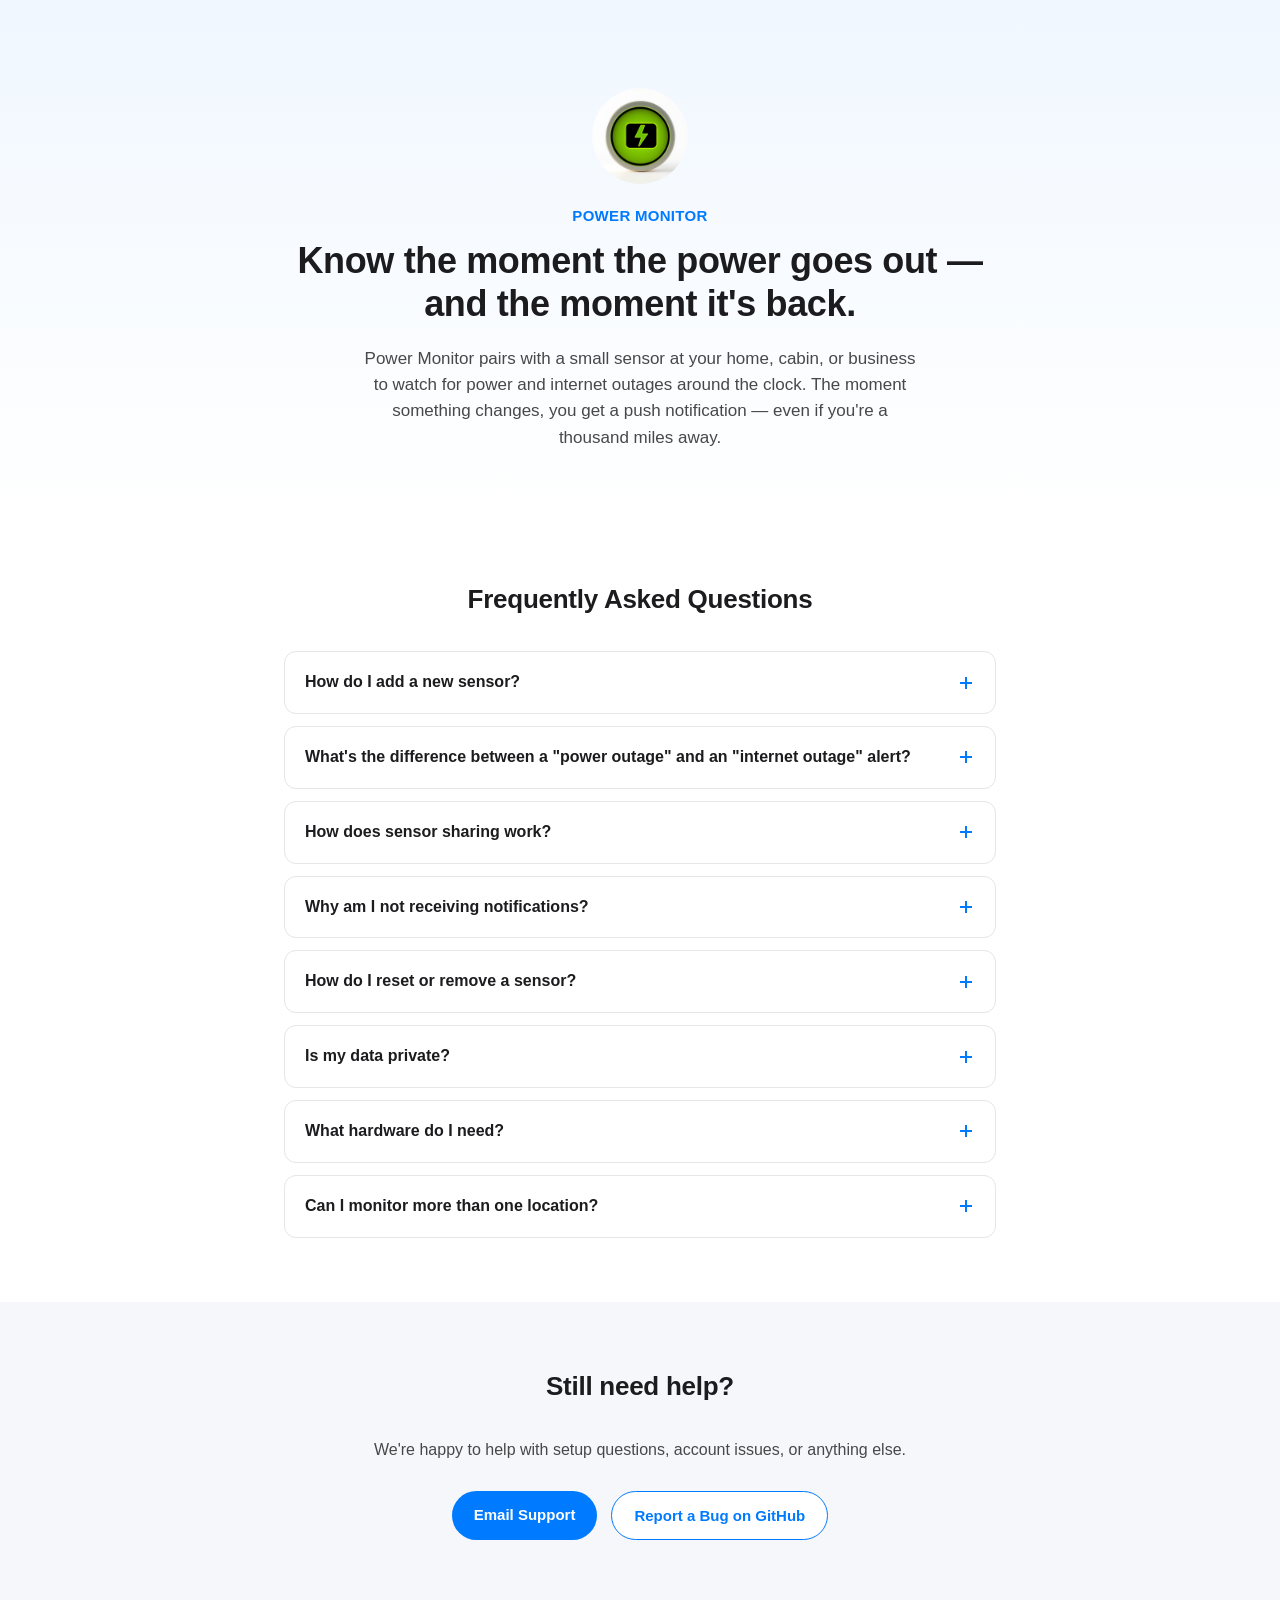
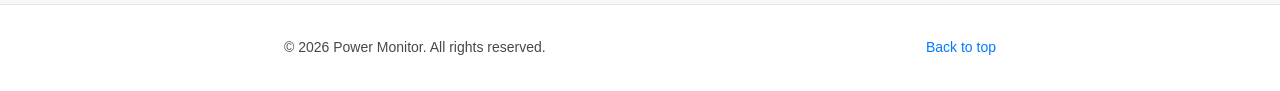
==== index.html @ f8621e55 "Remove inaccurate self-hosting claim" ====
<!DOCTYPE html>
<html lang="en">
<head>
<meta charset="UTF-8">
<meta name="viewport" content="width=device-width, initial-scale=1.0">
<title>Power Monitor — Support</title>
<meta name="description" content="Support and FAQ for the Power Monitor iOS app — real-time power and internet outage alerts for your home or business.">
<link rel="icon" href="favicon.png">
<link rel="apple-touch-icon" href="apple-touch-icon.png">
<link rel="stylesheet" href="style.css">
</head>
<body>

<header class="hero">
  <div class="container">
    <img class="logo" src="logo.png" alt="Power Monitor logo" width="120" height="120">
    <p class="eyebrow">Power Monitor</p>
    <h1>Know the moment the power goes out — and the moment it's back.</h1>
    <p class="tagline">
      Power Monitor pairs with a small sensor at your home, cabin, or business to watch for
      power and internet outages around the clock. The moment something changes, you get a
      push notification — even if you're a thousand miles away.
    </p>
  </div>
</header>

<main>
  <section id="faq" class="section">
    <div class="container">
      <h2>Frequently Asked Questions</h2>

      <div class="faq-list">

        <div class="faq-item">
          <button class="faq-question" aria-expanded="false">
            <span>How do I add a new sensor?</span>
            <span class="faq-icon" aria-hidden="true"></span>
          </button>
          <div class="faq-answer">
            <p>Tap the <strong>+</strong> button on the dashboard, then follow the in-app setup flow: your
            phone connects to the sensor's temporary Wi-Fi hotspot, you choose your home network and give
            the sensor a name, and it's online within a minute or two. No soldering or extra hardware app
            needed — just the sensor and your phone.</p>
          </div>
        </div>

        <div class="faq-item">
          <button class="faq-question" aria-expanded="false">
            <span>What's the difference between a "power outage" and an "internet outage" alert?</span>
            <span class="faq-icon" aria-hidden="true"></span>
          </button>
          <div class="faq-answer">
            <p>A <strong>power outage</strong> means the sensor itself lost electricity — it uses the last
            moment of stored power to send one final message before going dark. An
            <strong>internet outage</strong> means the sensor still has power, but it can't reach your
            Wi-Fi or the internet, usually because your router or ISP is down rather than the electricity
            itself. Power Monitor tells these apart automatically, so you're not alerted about a real
            outage when it's really just a router hiccup.</p>
          </div>
        </div>

        <div class="faq-item">
          <button class="faq-question" aria-expanded="false">
            <span>How does sensor sharing work?</span>
            <span class="faq-icon" aria-hidden="true"></span>
          </button>
          <div class="faq-answer">
            <p>Share the sensor's <strong>device ID</strong> (shown on its detail screen) with a family
            member or co-worker. They can add it in their own app via <strong>Add Sensor Manually</strong>,
            which links it in read-only monitoring mode — they'll see its live status and get their own
            outage notifications, but can't change its Wi-Fi setup from their copy of the app. Handy for a
            shared vacation home or keeping an eye on a parent's house.</p>
          </div>
        </div>

        <div class="faq-item">
          <button class="faq-question" aria-expanded="false">
            <span>Why am I not receiving notifications?</span>
            <span class="faq-icon" aria-hidden="true"></span>
          </button>
          <div class="faq-answer">
            <p>This is almost always an iOS notification permission that got turned off. Go to
            <strong>Settings → Notifications → Power Monitor</strong> and make sure
            <strong>Allow Notifications</strong> is on and <strong>Alerts</strong> (not just Badges) is
            enabled. Also check that a Focus or Do Not Disturb mode isn't silencing the app, and that
            <strong>Background App Refresh</strong> is turned on for Power Monitor so it can stay
            connected.</p>
          </div>
        </div>

        <div class="faq-item">
          <button class="faq-question" aria-expanded="false">
            <span>How do I reset or remove a sensor?</span>
            <span class="faq-icon" aria-hidden="true"></span>
          </button>
          <div class="faq-answer">
            <p>Open the sensor's detail screen and tap <strong>Remove Sensor</strong>. This unlinks it from
            your account and clears its notification history from your phone. The physical sensor will
            restart its setup flow, ready to be paired again — either by you or a new owner.</p>
          </div>
        </div>

        <div class="faq-item">
          <button class="faq-question" aria-expanded="false">
            <span>Is my data private?</span>
            <span class="faq-icon" aria-hidden="true"></span>
          </button>
          <div class="faq-answer">
            <p>Yes — Power Monitor was built privacy-first. We only store what's needed to tell you a
            sensor's status: its name, connection state, and outage timestamps. There's no ad tracking, no
            data resale, and no analytics SDKs bundled into the app.</p>
          </div>
        </div>

        <div class="faq-item">
          <button class="faq-question" aria-expanded="false">
            <span>What hardware do I need?</span>
            <span class="faq-icon" aria-hidden="true"></span>
          </button>
          <div class="faq-answer">
            <p>Power Monitor works with our small, low-power sensor, which plugs into any outlet. No
            separate hub or subscription hardware is required — just one sensor per location you want to
            monitor.</p>
          </div>
        </div>

        <div class="faq-item">
          <button class="faq-question" aria-expanded="false">
            <span>Can I monitor more than one location?</span>
            <span class="faq-icon" aria-hidden="true"></span>
          </button>
          <div class="faq-answer">
            <p>Yes. Add as many sensors as you have locations — each one shows up as its own card on your
            dashboard with independent status, history, and notifications.</p>
          </div>
        </div>

      </div>
    </div>
  </section>

  <section id="contact" class="section section-alt">
    <div class="container">
      <h2>Still need help?</h2>
      <p class="contact-lead">We're happy to help with setup questions, account issues, or anything else.</p>
      <div class="contact-links">
        <a class="btn btn-primary" href="mailto:power.monitor.support@gmail.com">Email Support</a>
        <a class="btn btn-secondary" href="https://github.com/Aleksandr802/power-monitor-support/issues/new" target="_blank" rel="noopener">Report a Bug on GitHub</a>
      </div>
    </div>
  </section>
</main>

<footer class="footer">
  <div class="container footer-inner">
    <p>&copy; 2026 Power Monitor. All rights reserved.</p>
    <a href="#top">Back to top</a>
  </div>
</footer>

<script src="script.js"></script>
</body>
</html>
---- style.css ----
:root {
  --blue: #007AFF;
  --blue-dark: #0060cc;
  --ink: #1c1c1e;
  --ink-soft: #48484a;
  --bg: #ffffff;
  --bg-alt: #f5f7fa;
  --border: #e5e5ea;
  --radius: 12px;
}

* {
  box-sizing: border-box;
}

html {
  scroll-behavior: smooth;
}

body {
  margin: 0;
  font-family: -apple-system, BlinkMacSystemFont, "Segoe UI", Roboto, Helvetica, Arial, sans-serif;
  color: var(--ink);
  background: var(--bg);
  line-height: 1.55;
  -webkit-font-smoothing: antialiased;
}

.container {
  max-width: 760px;
  margin: 0 auto;
  padding: 0 24px;
}

/* Hero */

.hero {
  padding: 88px 0 64px;
  background: linear-gradient(180deg, #f0f7ff 0%, var(--bg) 100%);
  text-align: center;
}

.logo {
  display: block;
  width: 96px;
  height: 96px;
  margin: 0 auto 20px;
  border-radius: 50%;
}

.eyebrow {
  margin: 0 0 12px;
  font-size: 15px;
  font-weight: 600;
  letter-spacing: 0.02em;
  color: var(--blue);
  text-transform: uppercase;
}

.hero h1 {
  margin: 0 0 20px;
  font-size: 36px;
  line-height: 1.2;
  font-weight: 700;
  letter-spacing: -0.01em;
}

.tagline {
  margin: 0 auto;
  max-width: 560px;
  font-size: 17px;
  color: var(--ink-soft);
}

/* Sections */

.section {
  padding: 64px 0;
}

.section-alt {
  background: var(--bg-alt);
}

.section h2 {
  margin: 0 0 32px;
  font-size: 26px;
  font-weight: 700;
  letter-spacing: -0.01em;
  text-align: center;
}

/* FAQ accordion */

.faq-list {
  display: flex;
  flex-direction: column;
  gap: 12px;
}

.faq-item {
  border: 1px solid var(--border);
  border-radius: var(--radius);
  overflow: hidden;
  background: var(--bg);
}

.faq-question {
  width: 100%;
  display: flex;
  align-items: center;
  justify-content: space-between;
  gap: 16px;
  padding: 18px 20px;
  background: none;
  border: none;
  font: inherit;
  font-size: 16px;
  font-weight: 600;
  color: var(--ink);
  text-align: left;
  cursor: pointer;
}

.faq-question:hover {
  color: var(--blue);
}

.faq-question:focus-visible {
  outline: 2px solid var(--blue);
  outline-offset: -2px;
}

.faq-icon {
  position: relative;
  flex: none;
  width: 18px;
  height: 18px;
}

.faq-icon::before,
.faq-icon::after {
  content: "";
  position: absolute;
  top: 50%;
  left: 50%;
  background: var(--blue);
  transform: translate(-50%, -50%);
  transition: transform 0.2s ease;
}

.faq-icon::before {
  width: 12px;
  height: 2px;
}

.faq-icon::after {
  width: 2px;
  height: 12px;
}

.faq-question[aria-expanded="true"] .faq-icon::after {
  transform: translate(-50%, -50%) rotate(90deg) scale(0);
}

.faq-answer {
  max-height: 0;
  overflow: hidden;
  transition: max-height 0.25s ease;
}

.faq-answer p {
  margin: 0;
  padding: 0 20px 18px;
  color: var(--ink-soft);
  font-size: 15px;
}

/* Contact */

.contact-lead {
  text-align: center;
  color: var(--ink-soft);
  margin: 0 0 28px;
}

.contact-links {
  display: flex;
  justify-content: center;
  gap: 14px;
  flex-wrap: wrap;
}

.btn {
  display: inline-block;
  padding: 12px 22px;
  border-radius: 999px;
  font-size: 15px;
  font-weight: 600;
  text-decoration: none;
  transition: opacity 0.15s ease;
}

.btn:hover {
  opacity: 0.85;
}

.btn-primary {
  background: var(--blue);
  color: #fff;
}

.btn-secondary {
  background: #fff;
  color: var(--blue);
  border: 1px solid var(--blue);
}

/* Footer */

.footer {
  padding: 32px 0;
  border-top: 1px solid var(--border);
}

.footer-inner {
  display: flex;
  align-items: center;
  justify-content: space-between;
  flex-wrap: wrap;
  gap: 12px;
  font-size: 14px;
  color: var(--ink-soft);
}

.footer-inner p {
  margin: 0;
}

.footer-inner a {
  color: var(--blue);
  text-decoration: none;
}

.footer-inner a:hover {
  text-decoration: underline;
}

/* Responsive */

@media (max-width: 600px) {
  .hero {
    padding: 64px 0 48px;
  }

  .hero h1 {
    font-size: 28px;
  }

  .tagline {
    font-size: 16px;
  }

  .section {
    padding: 48px 0;
  }

  .section h2 {
    font-size: 22px;
  }

  .contact-links {
    flex-direction: column;
    align-items: stretch;
  }

  .btn {
    text-align: center;
  }
}
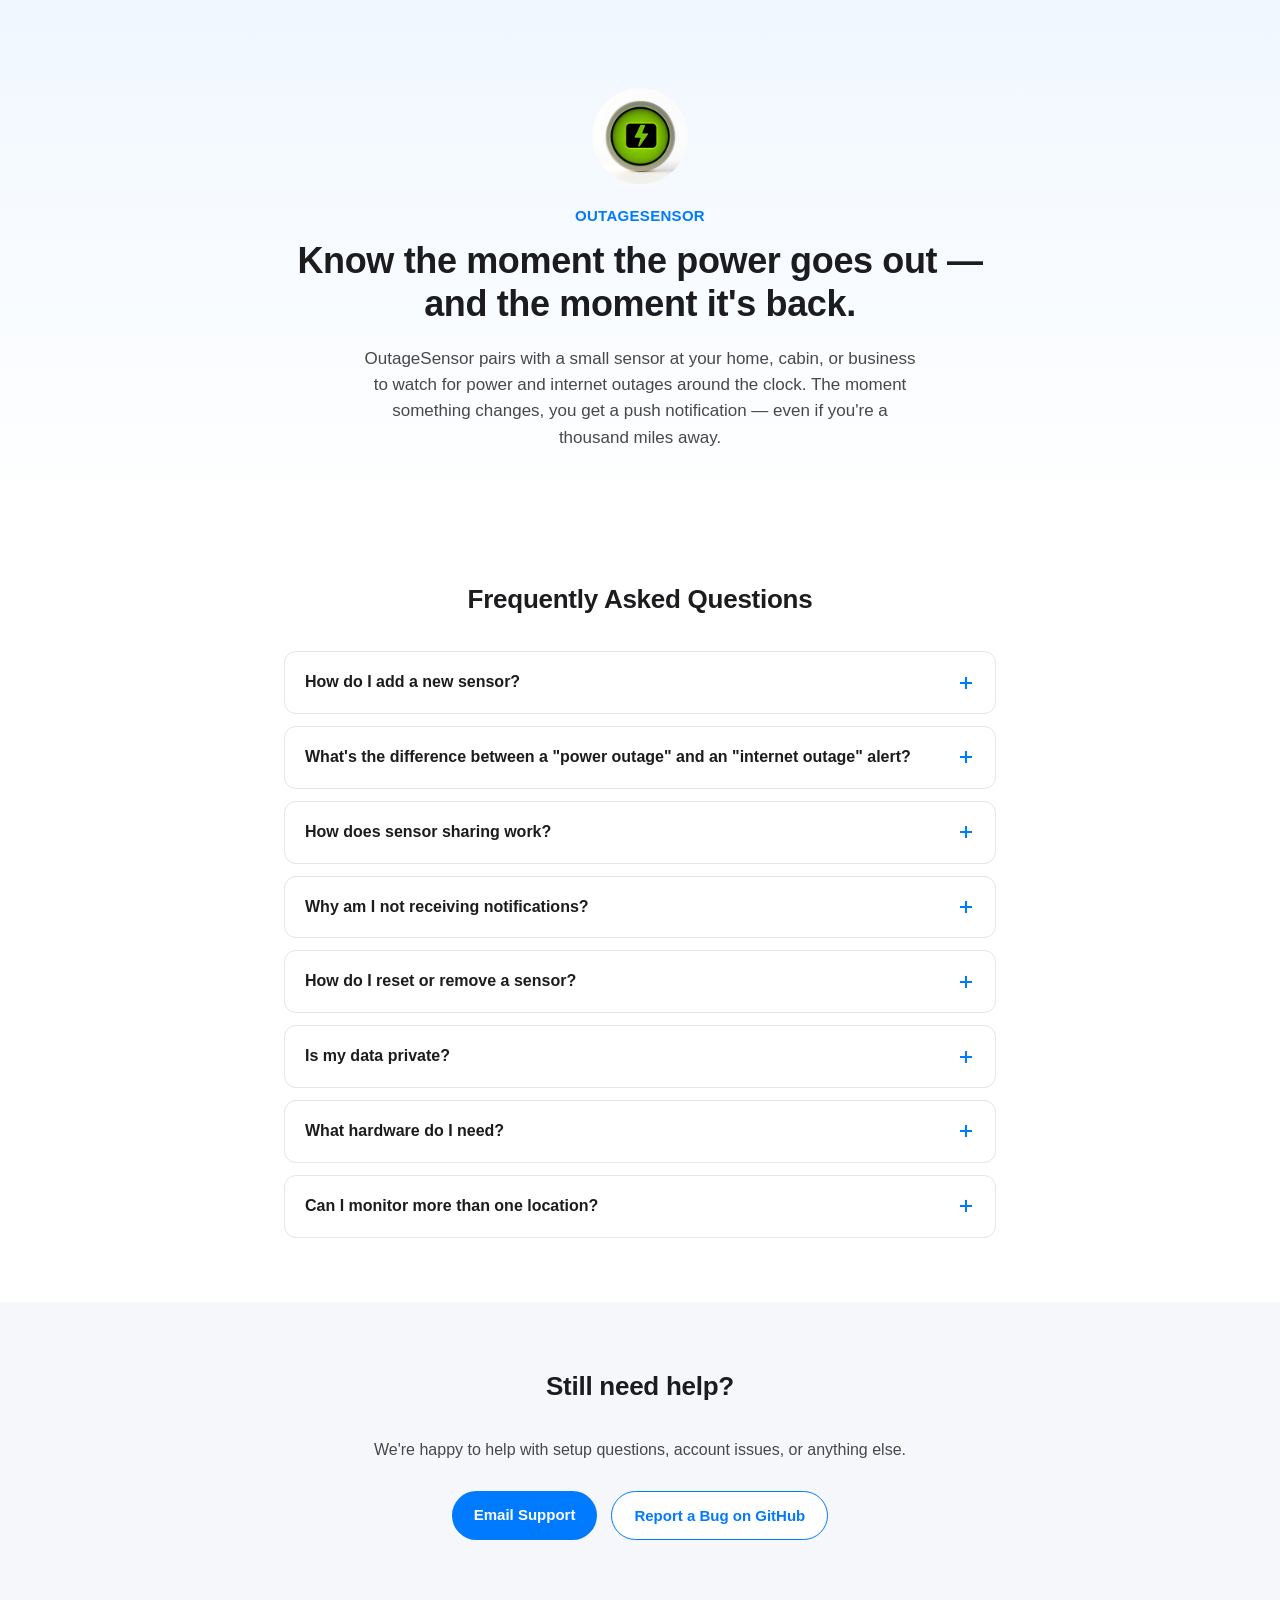
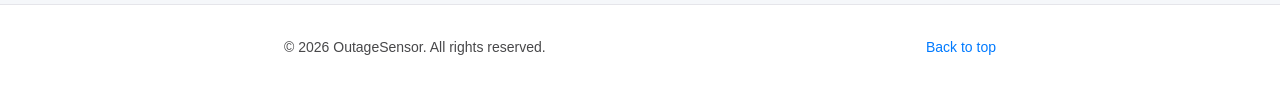
==== commit 05a2fe36: "Rename branding to OutageSensor; fix issues link to moved repo" ====
--- a/index.html
+++ b/index.html
@@ -3,8 +3,8 @@
 <head>
 <meta charset="UTF-8">
 <meta name="viewport" content="width=device-width, initial-scale=1.0">
-<title>Power Monitor — Support</title>
-<meta name="description" content="Support and FAQ for the Power Monitor iOS app — real-time power and internet outage alerts for your home or business.">
+<title>OutageSensor — Support</title>
+<meta name="description" content="Support and FAQ for the OutageSensor iOS app — real-time power and internet outage alerts for your home or business.">
 <link rel="icon" href="favicon.png">
 <link rel="apple-touch-icon" href="apple-touch-icon.png">
 <link rel="stylesheet" href="style.css">
@@ -13,11 +13,11 @@
 
 <header class="hero">
   <div class="container">
-    <img class="logo" src="logo.png" alt="Power Monitor logo" width="120" height="120">
-    <p class="eyebrow">Power Monitor</p>
+    <img class="logo" src="logo.png" alt="OutageSensor logo" width="120" height="120">
+    <p class="eyebrow">OutageSensor</p>
     <h1>Know the moment the power goes out — and the moment it's back.</h1>
     <p class="tagline">
-      Power Monitor pairs with a small sensor at your home, cabin, or business to watch for
+      OutageSensor pairs with a small sensor at your home, cabin, or business to watch for
       power and internet outages around the clock. The moment something changes, you get a
       push notification — even if you're a thousand miles away.
     </p>
@@ -54,7 +54,7 @@
             moment of stored power to send one final message before going dark. An
             <strong>internet outage</strong> means the sensor still has power, but it can't reach your
             Wi-Fi or the internet, usually because your router or ISP is down rather than the electricity
-            itself. Power Monitor tells these apart automatically, so you're not alerted about a real
+            itself. OutageSensor tells these apart automatically, so you're not alerted about a real
             outage when it's really just a router hiccup.</p>
           </div>
         </div>
@@ -80,10 +80,10 @@
           </button>
           <div class="faq-answer">
             <p>This is almost always an iOS notification permission that got turned off. Go to
-            <strong>Settings → Notifications → Power Monitor</strong> and make sure
+            <strong>Settings → Notifications → OutageSensor</strong> and make sure
             <strong>Allow Notifications</strong> is on and <strong>Alerts</strong> (not just Badges) is
             enabled. Also check that a Focus or Do Not Disturb mode isn't silencing the app, and that
-            <strong>Background App Refresh</strong> is turned on for Power Monitor so it can stay
+            <strong>Background App Refresh</strong> is turned on for OutageSensor so it can stay
             connected.</p>
           </div>
         </div>
@@ -106,7 +106,7 @@
             <span class="faq-icon" aria-hidden="true"></span>
           </button>
           <div class="faq-answer">
-            <p>Yes — Power Monitor was built privacy-first. We only store what's needed to tell you a
+            <p>Yes — OutageSensor was built privacy-first. We only store what's needed to tell you a
             sensor's status: its name, connection state, and outage timestamps. There's no ad tracking, no
             data resale, and no analytics SDKs bundled into the app.</p>
           </div>
@@ -118,7 +118,7 @@
             <span class="faq-icon" aria-hidden="true"></span>
           </button>
           <div class="faq-answer">
-            <p>Power Monitor works with our small, low-power sensor, which plugs into any outlet. No
+            <p>OutageSensor works with our small, low-power sensor, which plugs into any outlet. No
             separate hub or subscription hardware is required — just one sensor per location you want to
             monitor.</p>
           </div>
@@ -145,7 +145,7 @@
       <p class="contact-lead">We're happy to help with setup questions, account issues, or anything else.</p>
       <div class="contact-links">
         <a class="btn btn-primary" href="mailto:power.monitor.support@gmail.com">Email Support</a>
-        <a class="btn btn-secondary" href="https://github.com/Aleksandr802/power-monitor-support/issues/new" target="_blank" rel="noopener">Report a Bug on GitHub</a>
+        <a class="btn btn-secondary" href="https://github.com/powermonitor/power-monitor-support/issues/new" target="_blank" rel="noopener">Report a Bug on GitHub</a>
       </div>
     </div>
   </section>
@@ -153,7 +153,7 @@
 
 <footer class="footer">
   <div class="container footer-inner">
-    <p>&copy; 2026 Power Monitor. All rights reserved.</p>
+    <p>&copy; 2026 OutageSensor. All rights reserved.</p>
     <a href="#top">Back to top</a>
   </div>
 </footer>
